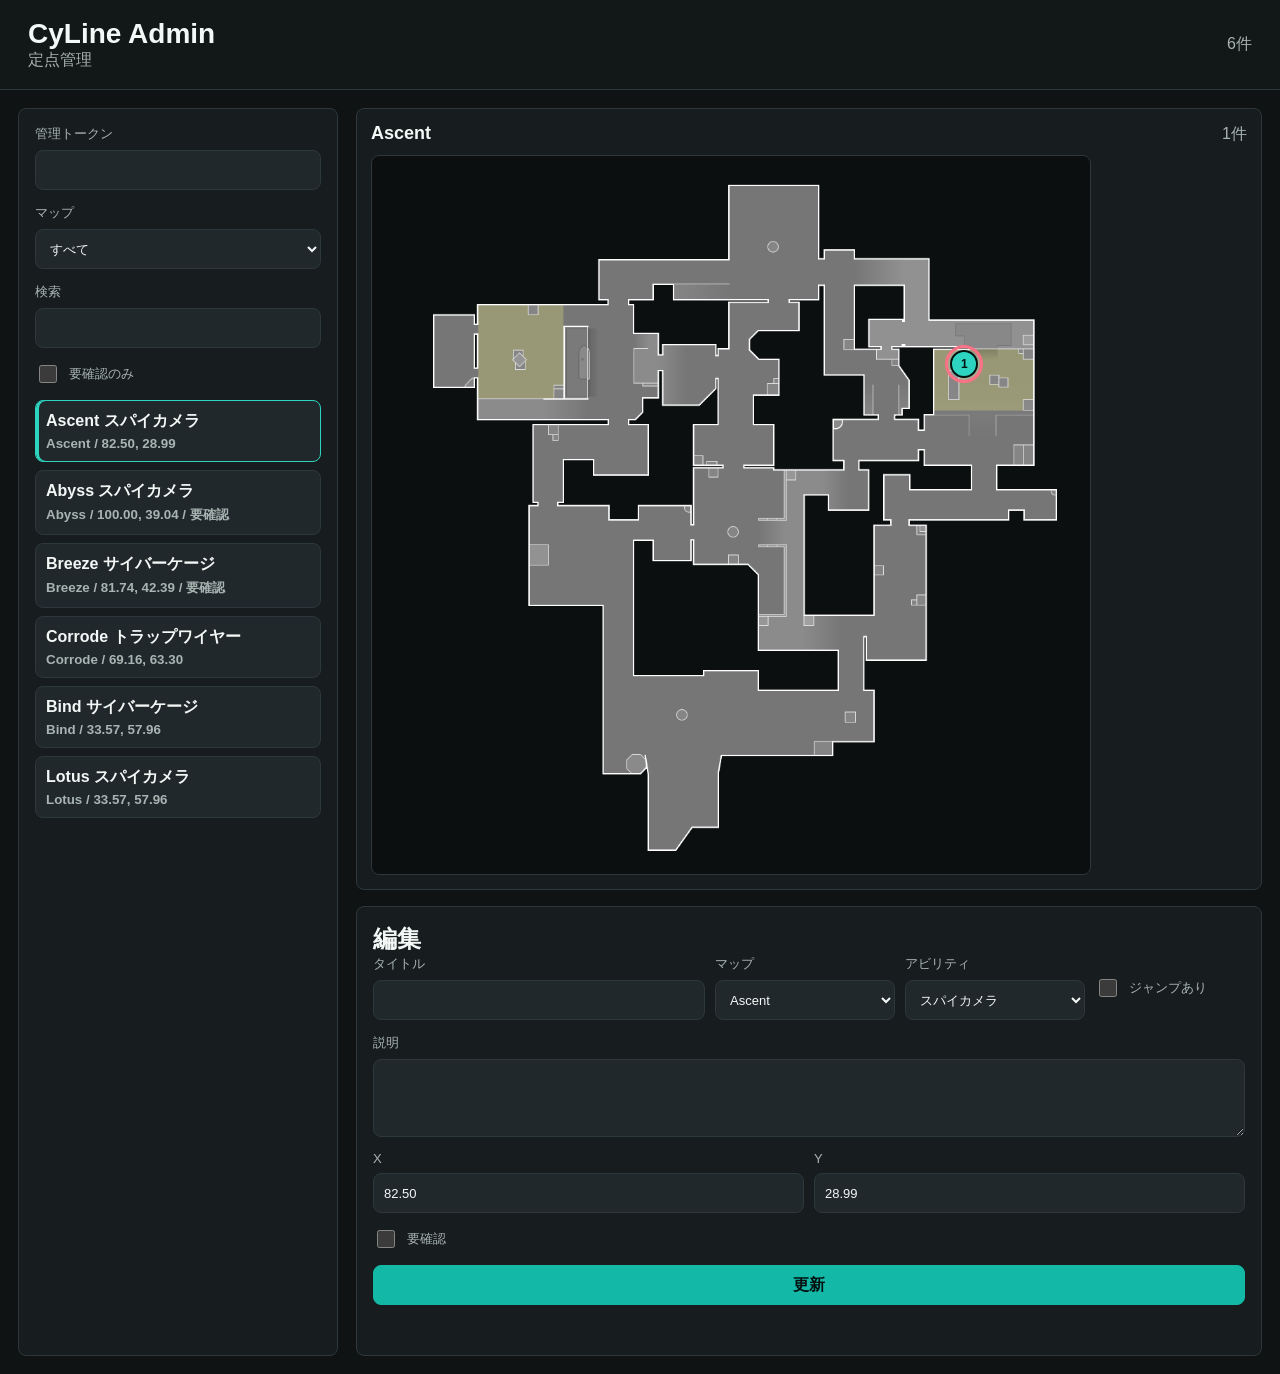
==== docs/admin.html @ 457098ce "Add admin editor and broader minimap matching" ====
<!doctype html>
<html lang="ja">
  <head>
    <meta charset="utf-8">
    <meta name="viewport" content="width=device-width, initial-scale=1">
    <title>CyLine Admin</title>
    <link rel="stylesheet" href="styles.css">
  </head>
  <body>
    <header class="topbar">
      <div>
        <h1>CyLine Admin</h1>
        <p>定点管理</p>
      </div>
      <div class="status" id="adminStatus">未接続</div>
    </header>

    <main class="admin-layout">
      <section class="panel admin-list-panel">
        <label>
          管理トークン
          <input type="password" id="adminToken" autocomplete="off">
        </label>
        <label>
          マップ
          <select id="adminMapFilter"></select>
        </label>
        <label>
          検索
          <input type="search" id="adminKeyword" autocomplete="off">
        </label>
        <label class="checkbox-row">
          <input type="checkbox" id="adminReviewOnly">
          要確認のみ
        </label>
        <div class="admin-list" id="adminList"></div>
      </section>

      <section class="content">
        <section class="map-panel">
          <div class="map-header">
            <h2 id="adminMapTitle">マップ</h2>
            <p id="adminMapStatus">選択してください</p>
          </div>
          <div class="map-stage admin-map-stage" id="adminMapStage">
            <img id="adminMapImage" alt="">
            <div class="map-pins" id="adminMapPins"></div>
          </div>
        </section>

        <section class="panel admin-editor">
          <h2>編集</h2>
          <form id="adminForm">
            <input type="hidden" name="id">
            <div class="admin-editor-grid">
              <label>
                タイトル
                <input type="text" name="title" maxlength="120">
              </label>
              <label>
                マップ
                <select name="map" id="adminEditMap" required></select>
              </label>
              <label>
                アビリティ
                <select name="ability" required>
                  <option value="camera">スパイカメラ</option>
                  <option value="cage">サイバーケージ</option>
                  <option value="wire">トラップワイヤー</option>
                </select>
              </label>
              <label class="checkbox-row">
                <input type="checkbox" name="jump">
                ジャンプあり
              </label>
            </div>
            <label>
              説明
              <textarea name="description" rows="4" maxlength="1200"></textarea>
            </label>
            <div class="coordinate-row">
              <label>
                X
                <input type="number" name="position_x" min="0" max="100" step="0.01" required>
              </label>
              <label>
                Y
                <input type="number" name="position_y" min="0" max="100" step="0.01" required>
              </label>
            </div>
            <label class="checkbox-row">
              <input type="checkbox" name="needs_review">
              要確認
            </label>
            <button type="submit">更新</button>
            <p class="form-result" id="adminResult"></p>
          </form>
        </section>
      </section>
    </main>

    <script src="config.js"></script>
    <script src="admin.js"></script>
  </body>
</html>
---- docs/styles.css ----
:root {
  color-scheme: dark;
  --background: #101314;
  --surface: #171d1f;
  --surface-strong: #20282b;
  --text: #f3f7f6;
  --muted: #a8b4b2;
  --accent: #2dd4bf;
  --accent-strong: #14b8a6;
  --danger: #fb7185;
  --line: #2c383b;
}

* {
  box-sizing: border-box;
}

body {
  margin: 0;
  min-height: 100vh;
  background: var(--background);
  color: var(--text);
  font-family: Arial, "Yu Gothic", sans-serif;
}

.topbar {
  min-height: 80px;
  display: flex;
  align-items: center;
  justify-content: space-between;
  gap: 16px;
  padding: 18px 28px;
  border-bottom: 1px solid var(--line);
  background: #121718;
}

h1,
h2,
p {
  margin: 0;
}

h1 {
  font-size: 28px;
  font-weight: 800;
}

.topbar p,
.status,
label,
.card-meta,
.detail dl,
.form-result {
  color: var(--muted);
}

.status {
  min-width: 96px;
  text-align: right;
}

.layout {
  display: grid;
  grid-template-columns: 260px minmax(0, 1fr) 340px;
  gap: 18px;
  padding: 18px;
}

.admin-layout {
  display: grid;
  grid-template-columns: 320px minmax(0, 1fr);
  gap: 18px;
  padding: 18px;
}

.panel {
  background: var(--surface);
  border: 1px solid var(--line);
  border-radius: 8px;
  padding: 16px;
}

.filters,
.register-panel form {
  display: grid;
  gap: 14px;
  align-content: start;
}

label {
  display: grid;
  gap: 7px;
  font-size: 13px;
}

select,
input,
textarea,
button {
  width: 100%;
  min-height: 40px;
  border: 1px solid var(--line);
  border-radius: 8px;
  background: var(--surface-strong);
  color: var(--text);
  font: inherit;
}

input,
textarea,
select {
  padding: 8px 10px;
}

textarea {
  resize: vertical;
}

button {
  cursor: pointer;
  border-color: var(--accent-strong);
  background: var(--accent-strong);
  color: #031312;
  font-weight: 700;
}

button:disabled {
  cursor: not-allowed;
  opacity: 0.6;
}

.checkbox-row {
  display: flex;
  align-items: center;
  gap: 9px;
}

.checkbox-row input {
  width: 18px;
  min-height: 18px;
}

.coordinate-row {
  display: grid;
  grid-template-columns: 1fr 1fr;
  gap: 10px;
}

.lineup-grid {
  display: grid;
  grid-template-columns: repeat(auto-fill, minmax(230px, 1fr));
  gap: 14px;
}

.content {
  display: grid;
  gap: 16px;
  align-content: start;
}

.map-panel {
  border: 1px solid var(--line);
  border-radius: 8px;
  background: var(--surface);
  padding: 14px;
}

.map-header {
  display: flex;
  align-items: baseline;
  justify-content: space-between;
  gap: 12px;
  margin-bottom: 10px;
}

.map-header h2 {
  font-size: 18px;
}

.map-header p {
  color: var(--muted);
}

.map-stage {
  position: relative;
  width: min(100%, 720px);
  aspect-ratio: 1 / 1;
  border: 1px solid var(--line);
  border-radius: 8px;
  overflow: hidden;
  background: #0b0f10;
}

.map-stage img,
.map-pins {
  position: absolute;
  inset: 0;
  width: 100%;
  height: 100%;
}

.map-stage img {
  object-fit: contain;
  transform-origin: center;
}

.map-pins {
  pointer-events: none;
}

.map-pin {
  position: absolute;
  width: 28px;
  min-height: 28px;
  transform: translate(-50%, -50%);
  border: 2px solid #031312;
  border-radius: 50%;
  background: var(--accent);
  color: #031312;
  font-size: 12px;
  font-weight: 800;
  pointer-events: auto;
  box-shadow: 0 0 0 2px rgb(255 255 255 / 0.18);
}

.map-pin.needs-review {
  background: #fbbf24;
}

.map-pin.active {
  outline: 3px solid var(--danger);
  outline-offset: 2px;
}

.admin-list-panel {
  display: grid;
  gap: 14px;
  align-content: start;
}

.admin-list {
  display: grid;
  gap: 8px;
  max-height: calc(100vh - 330px);
  overflow: auto;
}

.admin-list-item {
  display: grid;
  gap: 4px;
  min-height: 58px;
  padding: 10px;
  border-color: var(--line);
  background: var(--surface-strong);
  color: var(--text);
  text-align: left;
}

.admin-list-item.active {
  border-color: var(--accent);
  box-shadow: inset 3px 0 0 var(--accent);
}

.admin-list-item small {
  color: var(--muted);
}

.admin-editor form {
  display: grid;
  gap: 14px;
}

.admin-editor-grid {
  display: grid;
  grid-template-columns: minmax(0, 1fr) 180px 180px 150px;
  gap: 10px;
}

.admin-map-stage {
  cursor: crosshair;
}

.lineup-card {
  overflow: hidden;
  border: 1px solid var(--line);
  border-radius: 8px;
  background: var(--surface);
  cursor: pointer;
}

.lineup-card img {
  width: 100%;
  aspect-ratio: 16 / 9;
  object-fit: cover;
  display: block;
  background: #0b0f10;
}

.card-body {
  display: grid;
  gap: 8px;
  padding: 12px;
}

.card-title {
  font-weight: 800;
  overflow-wrap: anywhere;
}

.card-meta {
  display: flex;
  flex-wrap: wrap;
  gap: 8px;
  font-size: 12px;
}

.chip {
  border: 1px solid var(--line);
  border-radius: 999px;
  padding: 3px 8px;
}

.empty {
  color: var(--muted);
  padding: 32px 4px;
}

dialog {
  width: min(980px, calc(100vw - 28px));
  border: 1px solid var(--line);
  border-radius: 8px;
  background: var(--surface);
  color: var(--text);
  padding: 0;
}

dialog::backdrop {
  background: rgb(0 0 0 / 0.72);
}

.detail {
  display: grid;
  grid-template-columns: minmax(0, 1.4fr) minmax(260px, 0.8fr);
  gap: 18px;
  padding: 18px;
  position: relative;
}

.detail img {
  width: 100%;
  border-radius: 8px;
  object-fit: contain;
  background: #0b0f10;
}

.detail dl {
  display: grid;
  grid-template-columns: max-content minmax(0, 1fr);
  gap: 8px 12px;
}

.detail dt {
  color: var(--muted);
}

.detail dd {
  margin: 0;
}

.close-button {
  position: absolute;
  top: 8px;
  right: 8px;
  width: 34px;
  min-height: 34px;
  border-radius: 50%;
}

.form-result {
  min-height: 20px;
  overflow-wrap: anywhere;
}

.form-result.error {
  color: var(--danger);
}

@media (max-width: 1100px) {
  .layout {
    grid-template-columns: 220px minmax(0, 1fr);
  }

  .admin-layout {
    grid-template-columns: 260px minmax(0, 1fr);
  }

  .admin-editor-grid {
    grid-template-columns: 1fr 1fr;
  }

  .register-panel {
    grid-column: 1 / -1;
  }
}

@media (max-width: 720px) {
  .topbar {
    align-items: flex-start;
    flex-direction: column;
    padding: 16px;
  }

  .status {
    text-align: left;
  }

  .layout {
    grid-template-columns: 1fr;
    padding: 12px;
  }

  .admin-layout {
    grid-template-columns: 1fr;
    padding: 12px;
  }

  .detail {
    grid-template-columns: 1fr;
  }
}
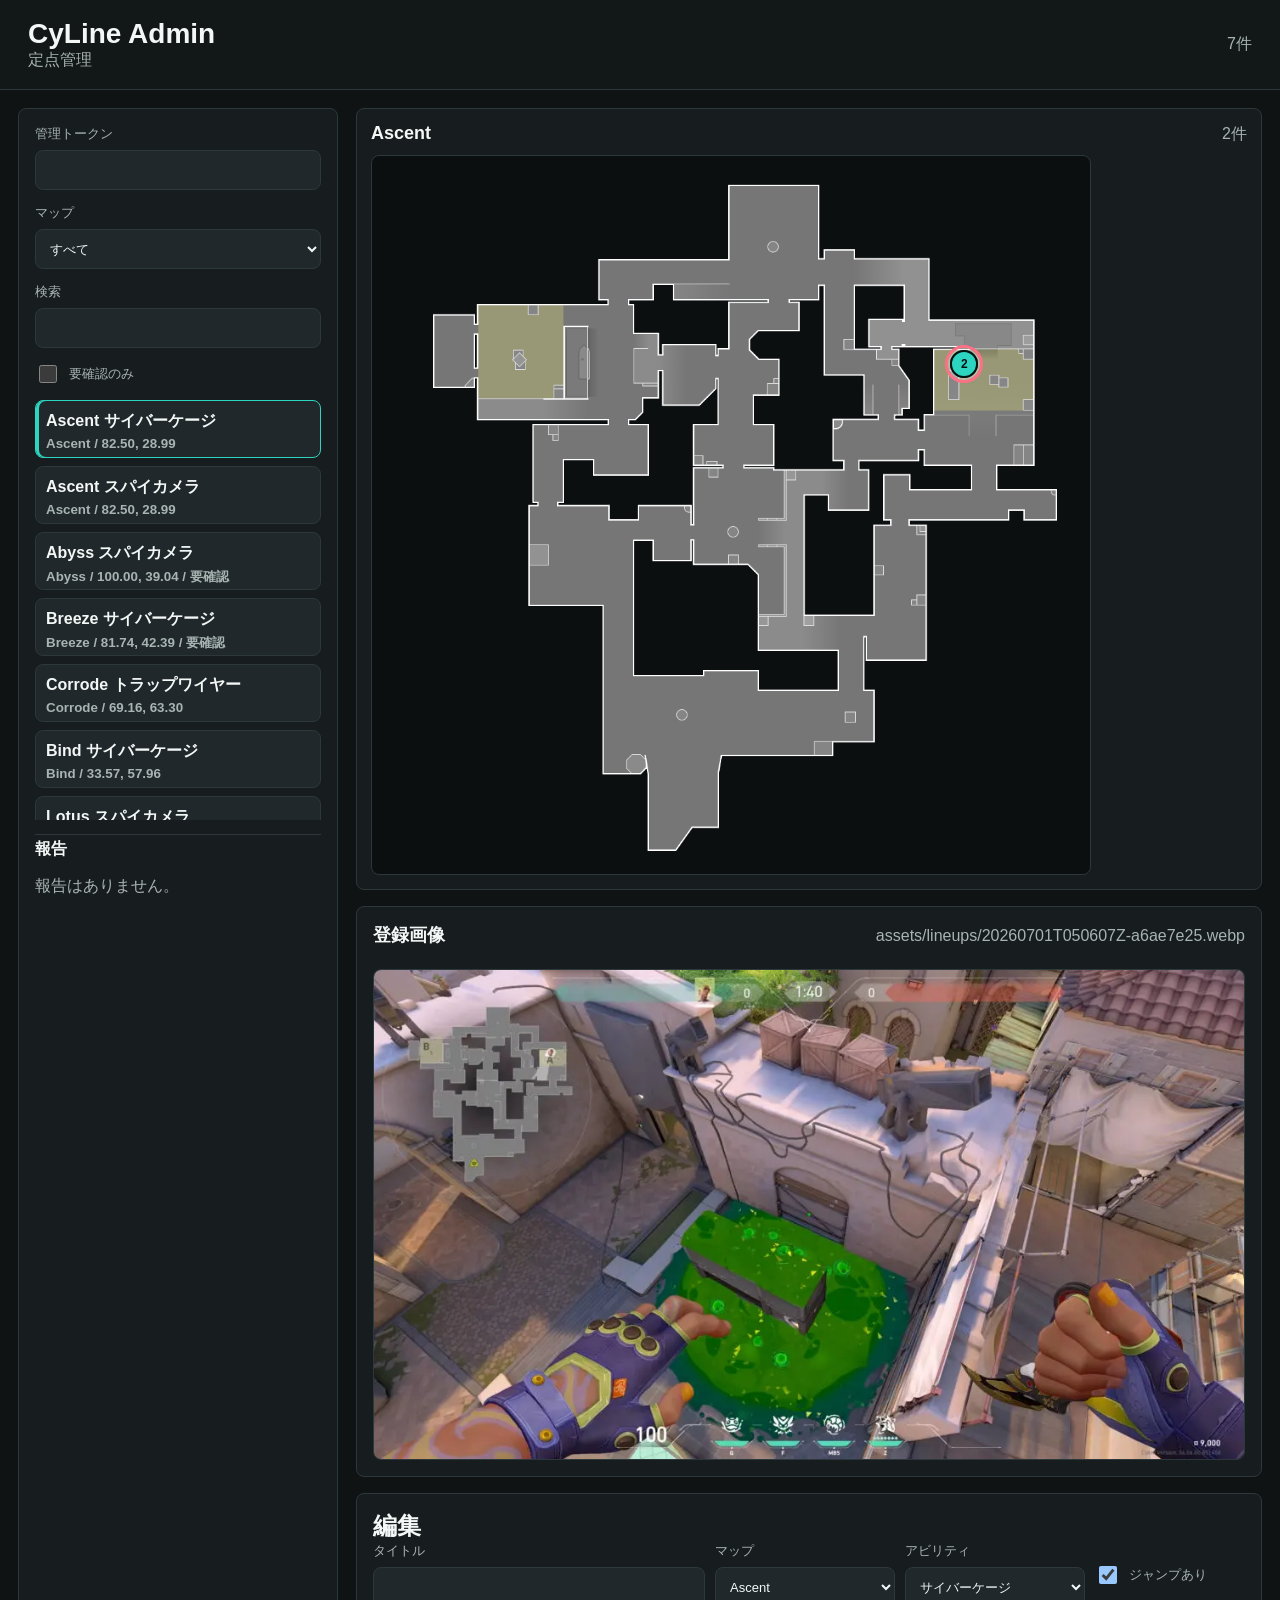
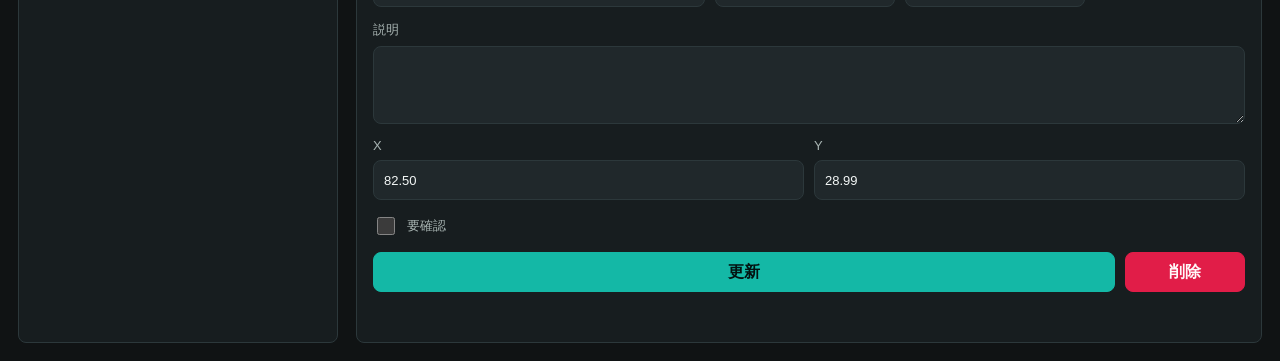
==== commit 3c6dd756: "Add reports and admin delete controls" ====
--- a/docs/admin.html
+++ b/docs/admin.html
@@ -34,6 +34,10 @@
           要確認のみ
         </label>
         <div class="admin-list" id="adminList"></div>
+        <div class="admin-reports">
+          <h2>報告</h2>
+          <div id="adminReports"></div>
+        </div>
       </section>
 
       <section class="content">
@@ -46,6 +50,16 @@
             <img id="adminMapImage" alt="">
             <div class="map-pins" id="adminMapPins"></div>
           </div>
+        </section>
+
+        <section class="panel admin-preview">
+          <div class="map-header">
+            <h2>登録画像</h2>
+            <p id="adminImageStatus">定点を選択してください</p>
+          </div>
+          <a id="adminImageLink" class="admin-image-link" href="#" target="_blank" rel="noreferrer">
+            <img id="adminLineupImage" class="admin-lineup-image" alt="">
+          </a>
         </section>
 
         <section class="panel admin-editor">
@@ -92,7 +106,10 @@
               <input type="checkbox" name="needs_review">
               要確認
             </label>
-            <button type="submit">更新</button>
+            <div class="button-row">
+              <button type="submit">更新</button>
+              <button type="button" id="adminDeleteButton" class="danger-button">削除</button>
+            </div>
             <p class="form-result" id="adminResult"></p>
           </form>
         </section>
--- a/docs/styles.css
+++ b/docs/styles.css
@@ -8,6 +8,7 @@
   --accent: #2dd4bf;
   --accent-strong: #14b8a6;
   --danger: #fb7185;
+  --danger-strong: #e11d48;
   --line: #2c383b;
 }
 
@@ -144,6 +145,18 @@
   display: grid;
   grid-template-columns: 1fr 1fr;
   gap: 10px;
+}
+
+.button-row {
+  display: grid;
+  grid-template-columns: 1fr 120px;
+  gap: 10px;
+}
+
+.danger-button {
+  border-color: var(--danger-strong);
+  background: var(--danger-strong);
+  color: #fff7f8;
 }
 
 .lineup-grid {
@@ -241,7 +254,7 @@
 .admin-list {
   display: grid;
   gap: 8px;
-  max-height: calc(100vh - 330px);
+  max-height: calc(100vh - 480px);
   overflow: auto;
 }
 
@@ -261,6 +274,11 @@
   box-shadow: inset 3px 0 0 var(--accent);
 }
 
+.admin-list-item.unsupported-map {
+  border-color: #fbbf24;
+  box-shadow: inset 3px 0 0 #fbbf24;
+}
+
 .admin-list-item small {
   color: var(--muted);
 }
@@ -278,6 +296,53 @@
 
 .admin-map-stage {
   cursor: crosshair;
+}
+
+.admin-preview {
+  display: grid;
+  gap: 12px;
+}
+
+.admin-image-link {
+  display: block;
+  border: 1px solid var(--line);
+  border-radius: 8px;
+  overflow: hidden;
+  background: #0b0f10;
+}
+
+.admin-lineup-image {
+  display: block;
+  width: 100%;
+  max-height: 56vh;
+  object-fit: contain;
+}
+
+.admin-reports {
+  display: grid;
+  gap: 8px;
+  padding-top: 4px;
+  border-top: 1px solid var(--line);
+}
+
+.admin-reports h2 {
+  font-size: 16px;
+}
+
+.report-item {
+  display: grid;
+  gap: 4px;
+  min-height: 58px;
+  padding: 10px;
+  border-color: var(--line);
+  background: var(--surface-strong);
+  color: var(--text);
+  text-align: left;
+}
+
+.report-item small {
+  color: var(--muted);
+  overflow-wrap: anywhere;
 }
 
 .lineup-card {
@@ -291,7 +356,7 @@
 .lineup-card img {
   width: 100%;
   aspect-ratio: 16 / 9;
-  object-fit: cover;
+  object-fit: contain;
   display: block;
   background: #0b0f10;
 }
@@ -325,6 +390,10 @@
   padding: 32px 4px;
 }
 
+.compact-empty {
+  padding: 8px 0;
+}
+
 dialog {
   width: min(980px, calc(100vw - 28px));
   border: 1px solid var(--line);
@@ -348,9 +417,23 @@
 
 .detail img {
   width: 100%;
+  max-height: 72vh;
   border-radius: 8px;
   object-fit: contain;
   background: #0b0f10;
+}
+
+.report-form {
+  display: grid;
+  gap: 10px;
+  margin-top: 18px;
+  padding-top: 14px;
+  border-top: 1px solid var(--line);
+}
+
+.report-form h3 {
+  margin: 0;
+  font-size: 16px;
 }
 
 .detail dl {
@@ -427,4 +510,8 @@
   .detail {
     grid-template-columns: 1fr;
   }
-}
+
+  .button-row {
+    grid-template-columns: 1fr;
+  }
+}
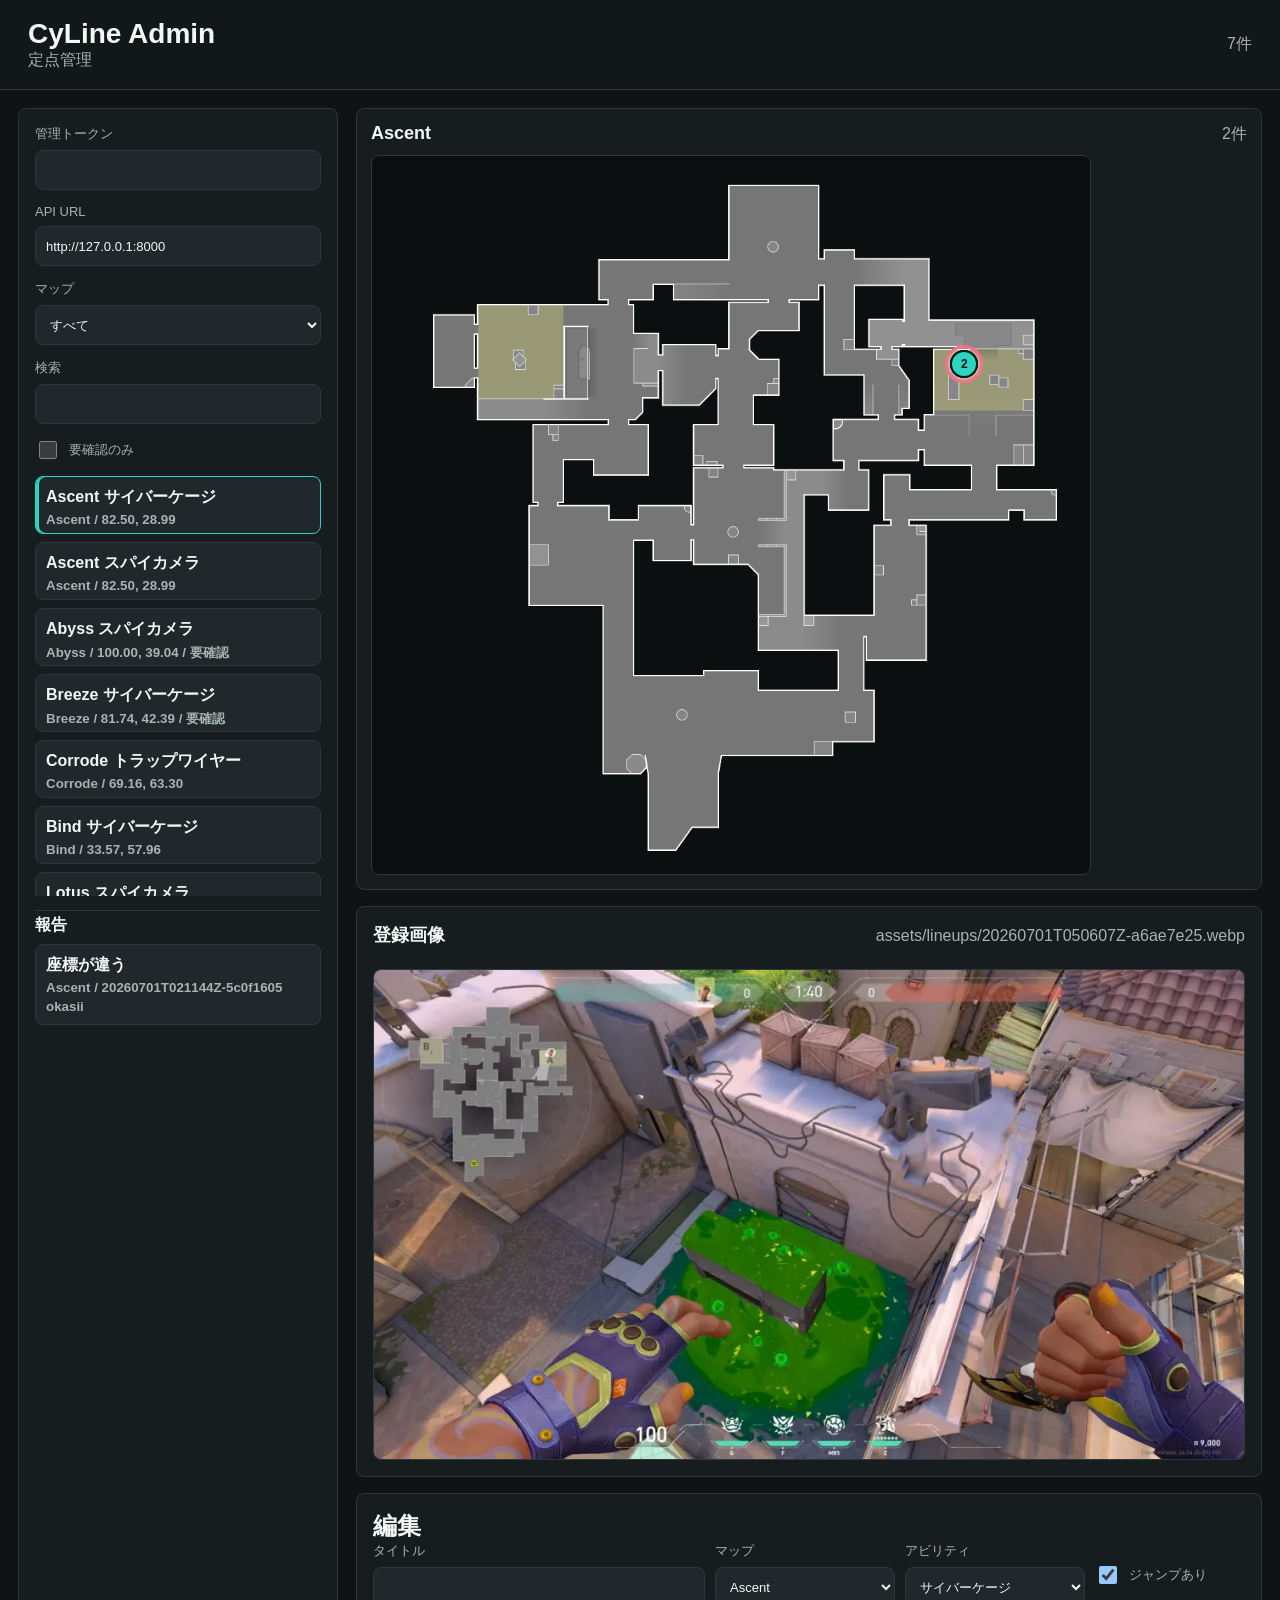
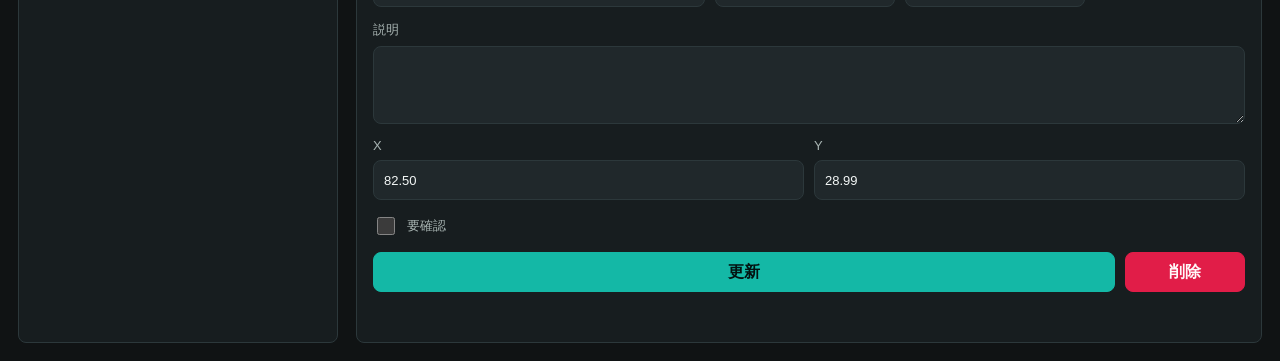
==== commit 5c2c7c93: "Improve admin API refresh handling" ====
--- a/docs/admin.html
+++ b/docs/admin.html
@@ -20,6 +20,10 @@
         <label>
           管理トークン
           <input type="password" id="adminToken" autocomplete="off">
+        </label>
+        <label>
+          API URL
+          <input type="url" id="adminApiBaseUrl" autocomplete="off" placeholder="https://api.example.com">
         </label>
         <label>
           マップ
--- a/docs/styles.css
+++ b/docs/styles.css
@@ -60,6 +60,12 @@
   text-align: right;
 }
 
+.topbar-actions {
+  display: flex;
+  align-items: center;
+  gap: 12px;
+}
+
 .layout {
   display: grid;
   grid-template-columns: 260px minmax(0, 1fr) 340px;
@@ -128,6 +134,14 @@
 button:disabled {
   cursor: not-allowed;
   opacity: 0.6;
+}
+
+.secondary-button {
+  width: auto;
+  min-width: 112px;
+  border-color: var(--line);
+  background: var(--surface-strong);
+  color: var(--text);
 }
 
 .checkbox-row {
@@ -497,6 +511,12 @@
     text-align: left;
   }
 
+  .topbar-actions {
+    width: 100%;
+    align-items: flex-start;
+    flex-direction: column;
+  }
+
   .layout {
     grid-template-columns: 1fr;
     padding: 12px;
